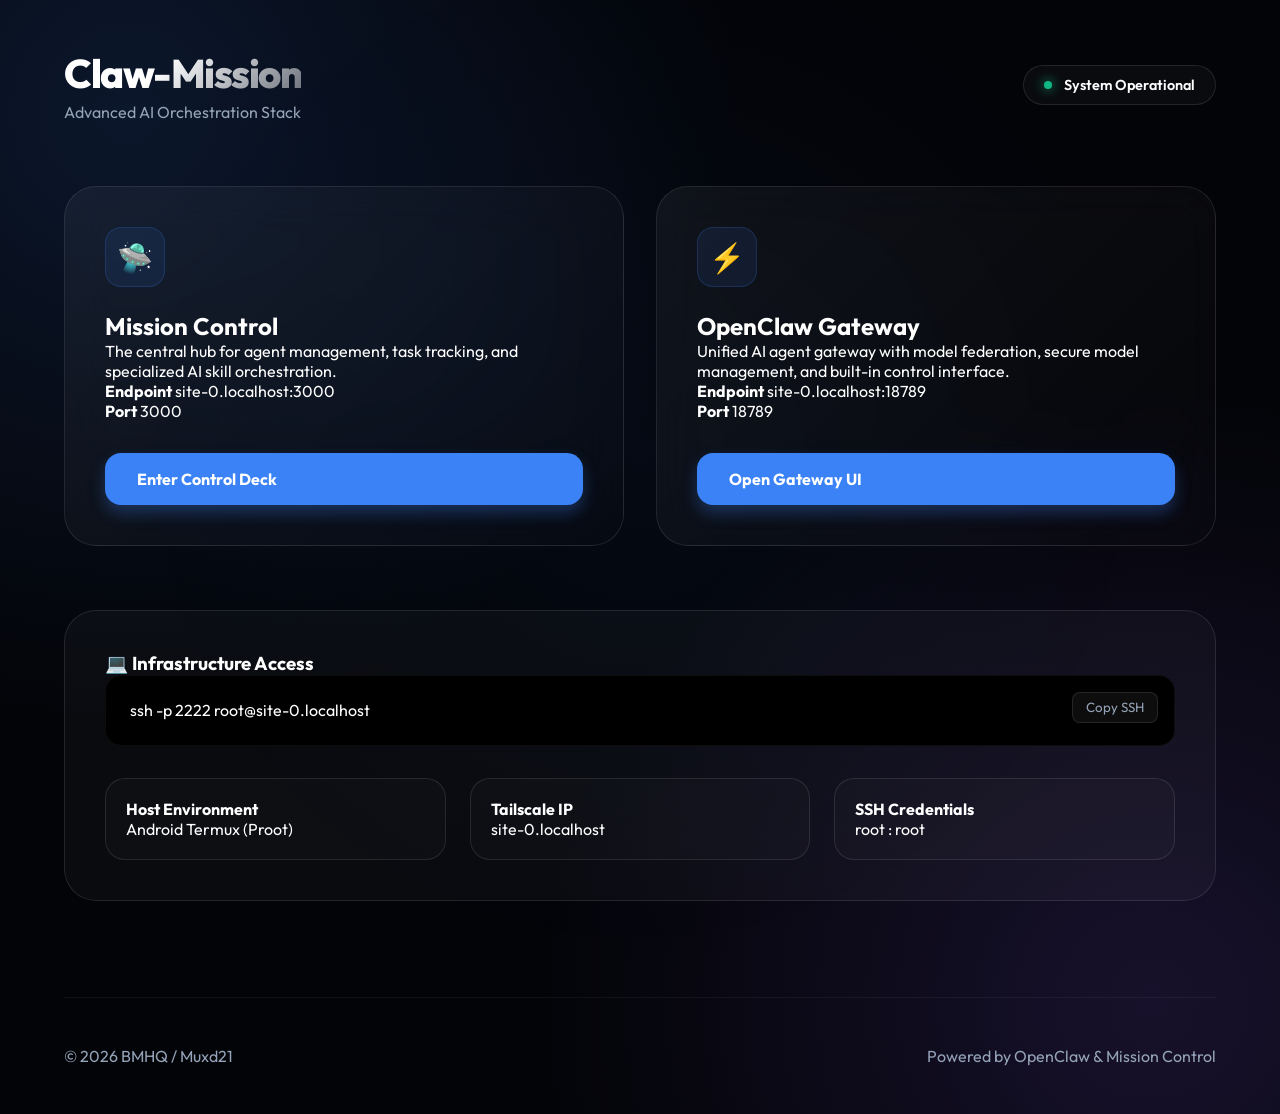
==== index.html @ cbab7bb9 "feat: Add initial project scaffolding with a comprehensive installation script, CI/CD workflows, and" ====
<!DOCTYPE html>
<html lang="en">

<head>
    <meta charset="UTF-8">
    <meta name="viewport" content="width=device-width, initial-scale=1.0">
    <title>Claw-Mission Control Dashboard</title>
    <link
        href="https://fonts.googleapis.com/css2?family=Outfit:wght@300;400;600;800&family=JetBrains+Mono:wght@400;700&display=swap"
        rel="stylesheet">
    <link rel="stylesheet" href="style.css">
    <style>
        .ip-config {
            background: rgba(255, 255, 255, 0.03);
            border: 1px solid rgba(59, 130, 246, 0.3);
            border-radius: 1rem;
            padding: 1.5rem;
            margin-bottom: 2rem;
            display: none;
            text-align: center;
        }

        .ip-config.active {
            display: block;
        }

        .ip-input {
            background: rgba(0, 0, 0, 0.5);
            border: 1px solid var(--border-color);
            color: white;
            padding: 0.75rem 1rem;
            border-radius: 0.5rem;
            font-family: 'JetBrains Mono', monospace;
            width: 250px;
            margin-right: 1rem;
        }

        .ip-btn {
            background: var(--accent-primary);
            color: white;
            border: none;
            padding: 0.75rem 1.5rem;
            border-radius: 0.5rem;
            cursor: pointer;
            font-weight: bold;
        }

        .ip-btn:hover {
            background: #2563eb;
        }
    </style>
</head>

<body>
    <div class="ambient-light"></div>

    <div class="container">
        <header>
            <div class="logo-section">
                <h1>Claw-Mission</h1>
                <p>Advanced AI Orchestration Stack</p>
            </div>
            <div class="status-pill">
                <div class="status-indicator"></div>
                System Operational
            </div>
        </header>

        <div id="github-pages-config" class="ip-config">
            <h3>🌐 Connect via Tailscale</h3>
            <p style="color: var(--text-secondary); margin: 0.5rem 0 1.5rem;">You are viewing this dashboard from GitHub
                Pages. Enter your Android phone's Tailscale IP address to connect to your local stack.</p>
            <input type="text" id="manual-ip" class="ip-input" placeholder="e.g. 100.85.x.x">
            <button class="ip-btn" onclick="updateIP()">Connect</button>
        </div>

        <div class="main-grid">
            <!-- Mission Control Card -->
            <div class="app-card">
                <div class="app-icon">🛸</div>
                <h2>Mission Control</h2>
                <p>The central hub for agent management, task tracking, and specialized AI skill orchestration.</p>
                <div class="app-meta">
                    <div class="meta-item">
                        <b>Endpoint</b>
                        <span id="mc-url">Loading...</span>
                    </div>
                    <div class="meta-item">
                        <b>Port</b>
                        3000
                    </div>
                </div>
                <a href="#" id="mc-btn" class="launch-btn" target="_blank">Enter Control Deck</a>
            </div>

            <!-- OpenClaw Gateway Card -->
            <div class="app-card">
                <div class="app-icon">⚡</div>
                <h2>OpenClaw Gateway</h2>
                <p>Unified AI agent gateway with model federation, secure model management, and built-in control
                    interface.</p>
                <div class="app-meta">
                    <div class="meta-item">
                        <b>Endpoint</b>
                        <span id="oc-url">Loading...</span>
                    </div>
                    <div class="meta-item">
                        <b>Port</b>
                        18789
                    </div>
                </div>
                <a href="#" id="oc-btn" class="launch-btn" target="_blank">Open Gateway UI</a>
            </div>
        </div>

        <div class="shell-section">
            <h3>💻 Infrastructure Access</h3>
            <div class="code-block">
                <button class="copy-btn" onclick="copySSH()">Copy SSH</button>
                <code id="ssh-cmd">ssh -p 2222 root@0.0.0.0</code>
            </div>

            <div class="terminal-grid">
                <div class="term-item">
                    <h4>Host Environment</h4>
                    <p>Android Termux (Proot)</p>
                </div>
                <div class="term-item">
                    <h4>Tailscale IP</h4>
                    <p id="tailscale-ip">Searching...</p>
                </div>
                <div class="term-item">
                    <h4>SSH Credentials</h4>
                    <p>root : root</p>
                </div>
            </div>
        </div>

        <footer>
            <div>&copy; 2026 BMHQ / Muxd21</div>
            <div>Powered by OpenClaw & Mission Control</div>
        </footer>
    </div>

    <script>
        // Initial setup
        const isGithubPages = window.location.hostname.includes('github.io');
        let currentIp = isGithubPages ? '100.x.x.x' : window.location.hostname;

        if (isGithubPages) {
            document.getElementById('github-pages-config').classList.add('active');
            // Try logic for saved IP
            const savedIp = localStorage.getItem('tailscale_ip');
            if (savedIp) {
                document.getElementById('manual-ip').value = savedIp;
                currentIp = savedIp;
            }
        }

        function refreshLinks(ip) {
            document.getElementById('tailscale-ip').innerText = ip;
            document.getElementById('mc-url').innerText = `${ip}:3000`;
            document.getElementById('oc-url').innerText = `${ip}:18789`;

            document.getElementById('mc-btn').href = `http://${ip}:3000`;
            document.getElementById('oc-btn').href = `http://${ip}:18789`;

            document.getElementById('ssh-cmd').innerText = `ssh -p 2222 root@${ip}`;
        }

        function updateIP() {
            const newIp = document.getElementById('manual-ip').value;
            if (newIp) {
                currentIp = newIp;
                localStorage.setItem('tailscale_ip', newIp);
                refreshLinks(newIp);
            }
        }

        function copySSH() {
            const cmd = document.getElementById('ssh-cmd').innerText;
            navigator.clipboard.writeText(cmd).then(() => {
                const btn = document.querySelector('.copy-btn');
                btn.innerText = 'Copied!';
                setTimeout(() => btn.innerText = 'Copy SSH', 2000);
            });
        }

        // Initialize display
        refreshLinks(currentIp);
    </script>
</body>

</html>
---- style.css ----
:root {
    --bg-color: #030408;
    --panel-bg: rgba(255, 255, 255, 0.03);
    --border-color: rgba(255, 255, 255, 0.1);
    --accent-primary: #3b82f6;
    --accent-secondary: #8b5cf6;
    --text-primary: #ffffff;
    --text-secondary: #94a3b8;
    --success: #10b981;
    --warning: #f59e0b;
    --danger: #ef4444;
    --glass-blur: 24px;
}

* {
    margin: 0;
    padding: 0;
    box-sizing: border-box;
    font-family: 'Outfit', sans-serif;
}

body {
    background-color: var(--bg-color);
    color: var(--text-primary);
    min-height: 100vh;
    overflow-x: hidden;
    background-image:
        radial-gradient(circle at 10% 10%, rgba(59, 130, 246, 0.15) 0%, transparent 40%),
        radial-gradient(circle at 90% 90%, rgba(139, 92, 246, 0.15) 0%, transparent 40%);
}

.ambient-light {
    position: fixed;
    top: 50%;
    left: 50%;
    width: 80vw;
    height: 80vw;
    background: radial-gradient(circle, rgba(59, 130, 246, 0.05) 0%, transparent 70%);
    transform: translate(-50%, -50%);
    pointer-events: none;
    z-index: -1;
}

.container {
    max-width: 1200px;
    margin: 0 auto;
    padding: 3rem 1.5rem;
}

header {
    display: flex;
    justify-content: space-between;
    align-items: center;
    margin-bottom: 4rem;
}

.logo-section h1 {
    font-size: 2.5rem;
    font-weight: 800;
    background: linear-gradient(135deg, #fff 40%, rgba(255, 255, 255, 0.4));
    -webkit-background-clip: text;
    -webkit-text-fill-color: transparent;
    letter-spacing: -1.5px;
}

.logo-section p {
    color: var(--text-secondary);
    font-weight: 400;
    margin-top: 0.25rem;
}

.status-pill {
    display: flex;
    align-items: center;
    gap: 0.75rem;
    padding: 0.6rem 1.25rem;
    background: rgba(255, 255, 255, 0.03);
    border: 1px solid var(--border-color);
    border-radius: 100px;
    font-size: 0.9rem;
    font-weight: 600;
}

.status-indicator {
    width: 8px;
    height: 8px;
    border-radius: 50%;
    background: var(--success);
    box-shadow: 0 0 12px var(--success);
    animation: pulse 2s infinite;
}

@keyframes pulse {
    0% {
        transform: scale(1);
        opacity: 1;
    }

    50% {
        transform: scale(1.4);
        opacity: 0.6;
    }

    100% {
        transform: scale(1);
        opacity: 1;
    }
}

.main-grid {
    display: grid;
    grid-template-columns: repeat(auto-fit, minmax(350px, 1fr));
    gap: 2rem;
    margin-bottom: 4rem;
}

.app-card {
    background: linear-gradient(135deg, rgba(255, 255, 255, 0.05) 0%, rgba(255, 255, 255, 0.01) 100%);
    border: 1px solid var(--border-color);
    border-radius: 2rem;
    padding: 2.5rem;
    backdrop-filter: blur(var(--glass-blur));
    transition: all 0.4s cubic-bezier(0.16, 1, 0.3, 1);
    position: relative;
    overflow: hidden;
    display: flex;
    flex-direction: column;
}

.app-card:hover {
    transform: translateY(-8px);
    border-color: rgba(59, 130, 246, 0.4);
    box-shadow: 0 24px 48px rgba(0, 0, 0, 0.5);
}

.app-icon {
    width: 60px;
    height: 60px;
    background: rgba(59, 130, 246, 0.1);
    border: 1px solid rgba(59, 130, 246, 0.2);
    border-radius: 1rem;
    display: flex;
    align-items: center;
    justify-content: center;
    margin-bottom: 1.5rem;
    font-size: 1.8rem;
}

.launch-btn {
    display: inline-flex;
    align-items: center;
    gap: 0.75rem;
    padding: 1rem 2rem;
    background: var(--accent-primary);
    color: white;
    text-decoration: none;
    border-radius: 1rem;
    font-weight: 700;
    margin-top: 2rem;
    transition: all 0.3s ease;
    box-shadow: 0 8px 16px rgba(59, 130, 246, 0.3);
}

.launch-btn:hover {
    background: #2563eb;
    transform: scale(1.02);
}

.shell-section {
    background: var(--panel-bg);
    border: 1px solid var(--border-color);
    border-radius: 2rem;
    padding: 2.5rem;
    margin-top: 4rem;
}

.code-block {
    background: #000;
    border-radius: 1rem;
    padding: 1.5rem;
    font-family: 'JetBrains Mono', monospace;
    position: relative;
    border: 1px solid rgba(255, 255, 255, 0.05);
}

.copy-btn {
    position: absolute;
    top: 1rem;
    right: 1rem;
    background: rgba(255, 255, 255, 0.05);
    border: 1px solid rgba(255, 255, 255, 0.1);
    color: var(--text-secondary);
    padding: 0.4rem 0.8rem;
    border-radius: 0.5rem;
    cursor: pointer;
}

.terminal-grid {
    display: grid;
    grid-template-columns: repeat(auto-fit, minmax(280px, 1fr));
    gap: 1.5rem;
    margin-top: 2rem;
}

.term-item {
    padding: 1.25rem;
    background: rgba(255, 255, 255, 0.02);
    border: 1px solid var(--border-color);
    border-radius: 1.25rem;
}

footer {
    margin-top: 6rem;
    padding-top: 3rem;
    border-top: 1px solid rgba(255, 255, 255, 0.05);
    display: flex;
    justify-content: space-between;
    color: var(--text-secondary);
}
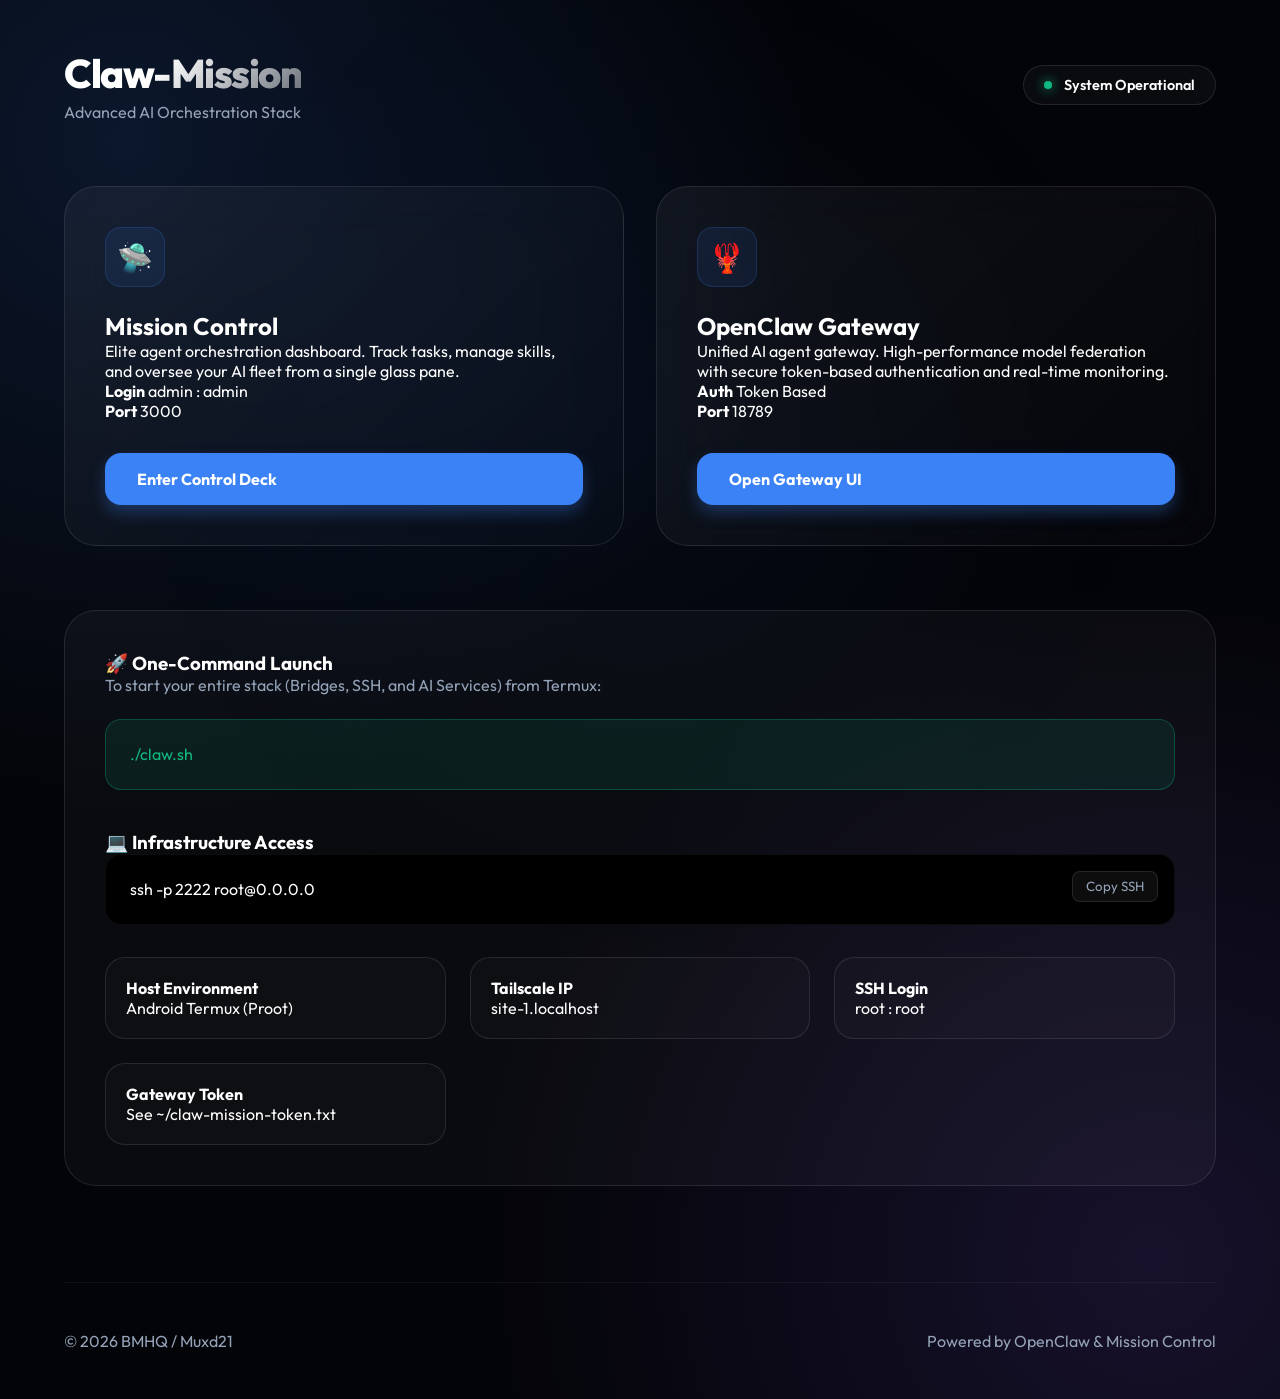
==== commit 2627f860: "docs: revamp README and Dashboard (index.html) for one-command launch and premium aesthetics" ====
--- a/index.html
+++ b/index.html
@@ -79,11 +79,11 @@
             <div class="app-card">
                 <div class="app-icon">🛸</div>
                 <h2>Mission Control</h2>
-                <p>The central hub for agent management, task tracking, and specialized AI skill orchestration.</p>
+                <p>Elite agent orchestration dashboard. Track tasks, manage skills, and oversee your AI fleet from a single glass pane.</p>
                 <div class="app-meta">
                     <div class="meta-item">
-                        <b>Endpoint</b>
-                        <span id="mc-url">Loading...</span>
+                        <b>Login</b>
+                        <span>admin : admin</span>
                     </div>
                     <div class="meta-item">
                         <b>Port</b>
@@ -95,14 +95,13 @@
 
             <!-- OpenClaw Gateway Card -->
             <div class="app-card">
-                <div class="app-icon">⚡</div>
+                <div class="app-icon">🦞</div>
                 <h2>OpenClaw Gateway</h2>
-                <p>Unified AI agent gateway with model federation, secure model management, and built-in control
-                    interface.</p>
+                <p>Unified AI agent gateway. High-performance model federation with secure token-based authentication and real-time monitoring.</p>
                 <div class="app-meta">
                     <div class="meta-item">
-                        <b>Endpoint</b>
-                        <span id="oc-url">Loading...</span>
+                        <b>Auth</b>
+                        <span>Token Based</span>
                     </div>
                     <div class="meta-item">
                         <b>Port</b>
@@ -114,7 +113,13 @@
         </div>
 
         <div class="shell-section">
-            <h3>💻 Infrastructure Access</h3>
+            <h3>🚀 One-Command Launch</h3>
+            <p style="color: var(--text-secondary); margin-bottom: 1.5rem;">To start your entire stack (Bridges, SSH, and AI Services) from Termux:</p>
+            <div class="code-block" style="background: rgba(16, 185, 129, 0.1); border-color: rgba(16, 185, 129, 0.3);">
+                <code style="color: #10b981;">./claw.sh</code>
+            </div>
+
+            <h3 style="margin-top: 2.5rem;">💻 Infrastructure Access</h3>
             <div class="code-block">
                 <button class="copy-btn" onclick="copySSH()">Copy SSH</button>
                 <code id="ssh-cmd">ssh -p 2222 root@0.0.0.0</code>
@@ -130,8 +135,12 @@
                     <p id="tailscale-ip">Searching...</p>
                 </div>
                 <div class="term-item">
-                    <h4>SSH Credentials</h4>
+                    <h4>SSH Login</h4>
                     <p>root : root</p>
+                </div>
+                <div class="term-item">
+                    <h4>Gateway Token</h4>
+                    <p>See ~/claw-mission-token.txt</p>
                 </div>
             </div>
         </div>
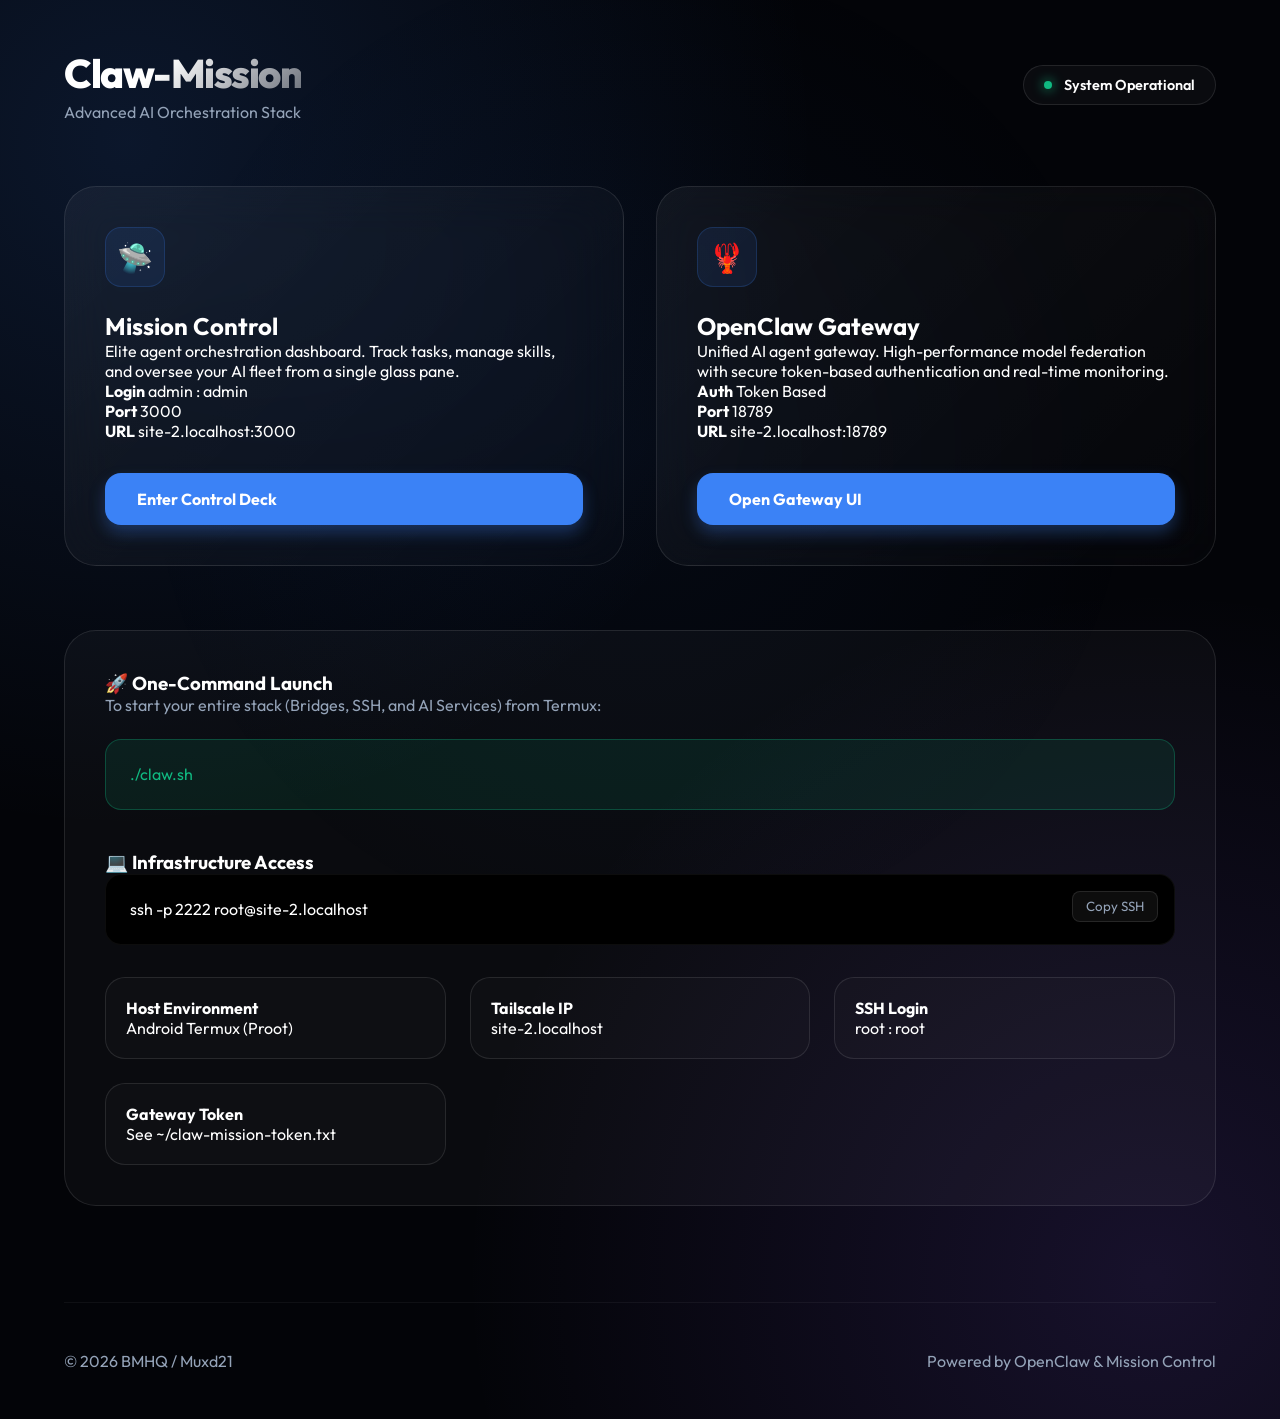
==== commit 0bdd3eb5: "feat: Add URL display fields for Mission Control and OpenClaw Gateway, and enhance link refreshing r" ====
--- a/index.html
+++ b/index.html
@@ -79,7 +79,8 @@
             <div class="app-card">
                 <div class="app-icon">🛸</div>
                 <h2>Mission Control</h2>
-                <p>Elite agent orchestration dashboard. Track tasks, manage skills, and oversee your AI fleet from a single glass pane.</p>
+                <p>Elite agent orchestration dashboard. Track tasks, manage skills, and oversee your AI fleet from a
+                    single glass pane.</p>
                 <div class="app-meta">
                     <div class="meta-item">
                         <b>Login</b>
@@ -88,6 +89,10 @@
                     <div class="meta-item">
                         <b>Port</b>
                         3000
+                    </div>
+                    <div class="meta-item">
+                        <b>URL</b>
+                        <span id="mc-url">Searching...</span>
                     </div>
                 </div>
                 <a href="#" id="mc-btn" class="launch-btn" target="_blank">Enter Control Deck</a>
@@ -97,7 +102,8 @@
             <div class="app-card">
                 <div class="app-icon">🦞</div>
                 <h2>OpenClaw Gateway</h2>
-                <p>Unified AI agent gateway. High-performance model federation with secure token-based authentication and real-time monitoring.</p>
+                <p>Unified AI agent gateway. High-performance model federation with secure token-based authentication
+                    and real-time monitoring.</p>
                 <div class="app-meta">
                     <div class="meta-item">
                         <b>Auth</b>
@@ -107,6 +113,10 @@
                         <b>Port</b>
                         18789
                     </div>
+                    <div class="meta-item">
+                        <b>URL</b>
+                        <span id="oc-url">Searching...</span>
+                    </div>
                 </div>
                 <a href="#" id="oc-btn" class="launch-btn" target="_blank">Open Gateway UI</a>
             </div>
@@ -114,7 +124,8 @@
 
         <div class="shell-section">
             <h3>🚀 One-Command Launch</h3>
-            <p style="color: var(--text-secondary); margin-bottom: 1.5rem;">To start your entire stack (Bridges, SSH, and AI Services) from Termux:</p>
+            <p style="color: var(--text-secondary); margin-bottom: 1.5rem;">To start your entire stack (Bridges, SSH,
+                and AI Services) from Termux:</p>
             <div class="code-block" style="background: rgba(16, 185, 129, 0.1); border-color: rgba(16, 185, 129, 0.3);">
                 <code style="color: #10b981;">./claw.sh</code>
             </div>
@@ -167,14 +178,21 @@
         }
 
         function refreshLinks(ip) {
-            document.getElementById('tailscale-ip').innerText = ip;
-            document.getElementById('mc-url').innerText = `${ip}:3000`;
-            document.getElementById('oc-url').innerText = `${ip}:18789`;
-
-            document.getElementById('mc-btn').href = `http://${ip}:3000`;
-            document.getElementById('oc-btn').href = `http://${ip}:18789`;
-
-            document.getElementById('ssh-cmd').innerText = `ssh -p 2222 root@${ip}`;
+            const tailscaleP = document.getElementById('tailscale-ip');
+            const mcUrl = document.getElementById('mc-url');
+            const ocUrl = document.getElementById('oc-url');
+            const mcBtn = document.getElementById('mc-btn');
+            const ocBtn = document.getElementById('oc-btn');
+            const sshCmd = document.getElementById('ssh-cmd');
+
+            if (tailscaleP) tailscaleP.innerText = ip;
+            if (mcUrl) mcUrl.innerText = `${ip}:3000`;
+            if (ocUrl) ocUrl.innerText = `${ip}:18789`;
+
+            if (mcBtn) mcBtn.href = `http://${ip}:3000`;
+            if (ocBtn) ocBtn.href = `http://${ip}:18789`;
+
+            if (sshCmd) sshCmd.innerText = `ssh -p 2222 root@${ip}`;
         }
 
         function updateIP() {
